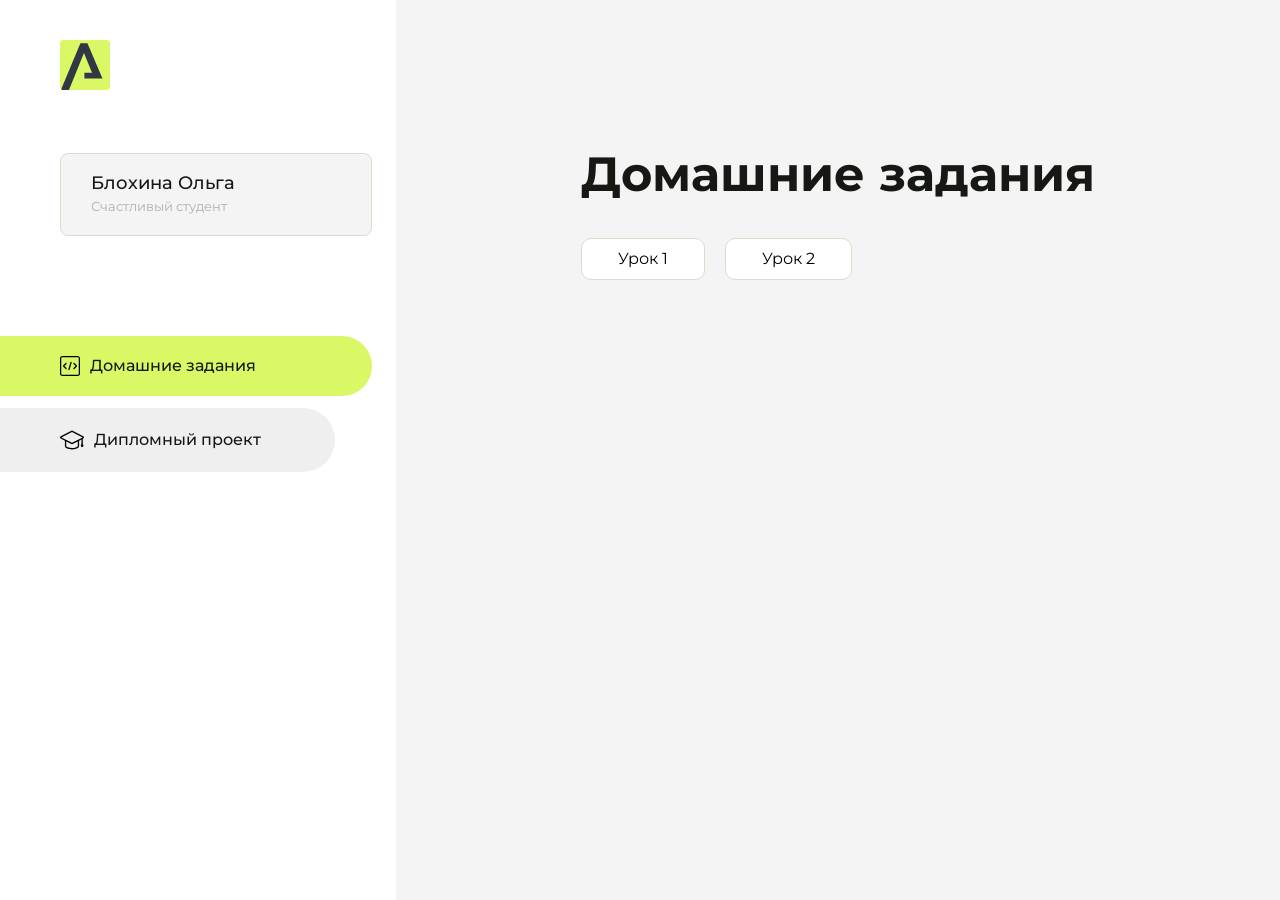
==== index.html @ c195ce5b "Add files via upload" ====
<!doctype html>
<html lang="en">
	<head>
		<meta charset="UTF-8" />
		<meta name="viewport" content="width=device-width, initial-scale=1.0" />
		<title>Домашняя работа</title>
		<link rel="shortcut icon" href="src/logo.ico" type="image/x-icon" />
		<link rel="preconnect" href="https://fonts.googleapis.com" />
		<link rel="preconnect" href="https://fonts.gstatic.com" crossorigin />
		<link
			href="https://fonts.googleapis.com/css2?family=Montserrat:wght@400;500;700&family=Rubik:wght@500&display=swap"
			rel="stylesheet"
		/>
		<link rel="stylesheet" href="src/style.css" />
	</head>
	<body id="body">
		<div class="overlay" id="overlay"></div>
		<div class="layout">
			<div class="burger" id="burger">
				<svg viewBox="0 0 24 24" fill="none" xmlns="http://www.w3.org/2000/svg">
					<g id="SVGRepo_bgCarrier" stroke-width="0"></g>
					<g
						id="SVGRepo_tracerCarrier"
						stroke-linecap="round"
						stroke-linejoin="round"
					></g>
					<g id="SVGRepo_iconCarrier">
						<path
							d="M4 18L20 18"
							stroke="#DAF765"
							stroke-width="2"
							stroke-linecap="round"
						></path>
						<path
							d="M4 12L20 12"
							stroke="#DAF765"
							stroke-width="2"
							stroke-linecap="round"
						></path>
						<path
							d="M4 6L20 6"
							stroke="#DAF765"
							stroke-width="2"
							stroke-linecap="round"
						></path>
					</g>
				</svg>
			</div>
			<aside class="sidebar" id="sidebar">
				<div class="sidebar__inner">
					<div class="logo">
						<svg
							width="50"
							height="50"
							viewBox="0 0 50 50"
							fill="none"
							xmlns="http://www.w3.org/2000/svg"
						>
							<g clip-path="url(#clip0_513_74730)">
								<path
									d="M46.17 -0.257004H3.83C1.57281 -0.257004 -0.257 1.57281 -0.257 3.83V46.17C-0.257 48.4272 1.57281 50.257 3.83 50.257H46.17C48.4272 50.257 50.257 48.4272 50.257 46.17V3.83C50.257 1.57281 48.4272 -0.257004 46.17 -0.257004Z"
									fill="#DAF765"
								/>
								<path
									d="M24.375 38.4H42.461L27.441 3.1585H20.4355C20.4355 3.1585 6.7895 35.881 1.1945 49.294C2.015 50.0275 3.0945 50.257 3.6945 50.257H8.8445L23.954 13.07L32.0465 32.8285H24.375V38.4Z"
									fill="#323843"
								/>
							</g>
							<defs>
								<clipPath id="clip0_513_74730">
									<rect width="50" height="50" fill="white" />
								</clipPath>
							</defs>
						</svg>
					</div>
					<div class="sidebar__user">
						<div class="sidebar__name">Блохина Ольга</div>
						<div class="sidebar__text">Счастливый студент</div>
					</div>
					<div class="sidebar__tabs">
						<div class="sidebar__item">
							<button class="sidebar__button active" id="tasks">
								<svg
									xmlns="http://www.w3.org/2000/svg"
									width="20"
									height="20"
									viewBox="0 0 20 20"
									fill="none"
								>
									<g clip-path="url(#clip0_704_74543)">
										<path
											d="M17.7083 20H2.29167C1.0275 20 0 18.9725 0 17.7083V2.29167C0 1.0275 1.0275 0 2.29167 0H17.7083C18.9725 0 20 1.0275 20 2.29167V17.7083C20 18.9725 18.9725 20 17.7083 20ZM2.29167 1.25C1.7175 1.25 1.25 1.7175 1.25 2.29167V17.7083C1.25 18.2825 1.7175 18.75 2.29167 18.75H17.7083C18.2825 18.75 18.75 18.2825 18.75 17.7083V2.29167C18.75 1.7175 18.2825 1.25 17.7083 1.25H2.29167Z"
											fill="black"
										/>
										<path
											d="M6.04167 13.125C5.88167 13.125 5.72167 13.0642 5.6 12.9417L3.1 10.4417C2.85583 10.1975 2.85583 9.80167 3.1 9.5575L5.6 7.0575C5.84417 6.81333 6.24 6.81333 6.48417 7.0575C6.72833 7.30167 6.72833 7.6975 6.48417 7.94167L4.42583 10L6.48417 12.0583C6.72833 12.3025 6.72833 12.6983 6.48417 12.9425C6.36167 13.0642 6.20167 13.125 6.04167 13.125Z"
											fill="black"
										/>
										<path
											d="M8.95833 14.1667C8.9 14.1667 8.84 14.1583 8.78167 14.1417C8.45083 14.0442 8.26083 13.6967 8.35833 13.3658L10.4417 6.28251C10.5392 5.95084 10.8892 5.76417 11.2175 5.85917C11.5483 5.95667 11.7383 6.30417 11.6408 6.63501L9.5575 13.7183C9.47833 13.9908 9.22833 14.1667 8.95833 14.1667Z"
											fill="black"
										/>
										<path
											d="M13.9583 13.125C13.7983 13.125 13.6383 13.0642 13.5167 12.9417C13.2725 12.6975 13.2725 12.3017 13.5167 12.0575L15.575 9.99916L13.5167 7.94083C13.2725 7.69666 13.2725 7.30083 13.5167 7.05666C13.7608 6.81249 14.1567 6.81249 14.4008 7.05666L16.9008 9.55666C17.145 9.80083 17.145 10.1967 16.9008 10.4408L14.4008 12.9408C14.2783 13.0642 14.1183 13.125 13.9583 13.125Z"
											fill="black"
										/>
									</g>
									<defs>
										<clipPath id="clip0_704_74543">
											<rect width="20" height="20" fill="white" />
										</clipPath>
									</defs>
								</svg>
								<span>Домашние задания</span>
							</button>
						</div>
						<div class="sidebar__item">
							<button class="sidebar__button" id="diplom">
								<svg
									xmlns="http://www.w3.org/2000/svg"
									width="24"
									height="24"
									viewBox="0 0 24 24"
									fill="none"
								>
									<g clip-path="url(#clip0_704_74553)">
										<path
											d="M23.2628 10.5971C23.7176 10.365 24 9.90375 24 9.39337C24 8.883 23.7176 8.42175 23.2628 8.18962L12.6135 2.75362C12.2291 2.55824 11.7705 2.55787 11.3854 2.75399L0.736875 8.19C0.282375 8.42175 0 8.883 0 9.39337C0 9.90375 0.282375 10.365 0.736875 10.5971L4.89038 12.7177V18.2074C4.89038 19.8154 8.412 21.393 12 21.393C15.5884 21.393 19.1096 19.815 19.1096 18.2074V12.7174L21.4609 11.517V15.8017L20.901 17.2305C20.7409 17.6389 20.7934 18.0994 21.0405 18.4616C21.2876 18.8246 21.6979 19.041 22.1366 19.041C22.5754 19.041 22.9852 18.8246 23.2324 18.462C23.4795 18.099 23.532 17.6385 23.3719 17.2301L22.8124 15.8021V10.827L23.2628 10.5971ZM17.7623 18.1721C17.6198 18.6375 15.3491 20.0419 12 20.0419C8.65088 20.0419 6.38025 18.6375 6.2415 18.2074V12.3037L6.23887 12.3019C6.23812 12.057 6.1065 11.8207 5.87325 11.7019L1.3515 9.39337L12 3.95737L22.6489 9.39337L12 14.8294L5.87325 11.7019C5.54063 11.5331 4.6695 11.6674 4.5 12C4.33012 12.3322 4.55813 12.5479 4.89038 12.7177L11.3857 16.0331C11.5781 16.1314 11.7889 16.1805 12 16.1805C12.2107 16.1805 12.4222 16.1314 12.6146 16.0331L17.7593 13.407L17.7623 18.1721Z"
											fill="black"
										/>
									</g>
									<defs>
										<clipPath id="clip0_704_74553">
											<rect width="24" height="24" fill="white" />
										</clipPath>
									</defs>
								</svg>
								<span>Дипломный проект</span>
							</button>
						</div>
					</div>
				</div>
			</aside>
			<div class="content">
				<div class="container">
					<div class="content__block" id="tasksBlock">
						<div class="content__title">Домашние задания</div>
						<ul class="content__list">
							<li class="content__list-item">
								<a href="hello_ar/index.html">Урок 1</a>
							</li>
							<li class="content__list-item">
								<a href="hm_2/index.html">Урок 2</a>
							</li>
						</ul>
					</div>
					<div class="content__block hidden" id="diplomBlock">
						<div class="content__title">Дипломный проект</div>
						<div class="content__list-diplom">
							<a href="ПАПКА-С-НОМЕРОМ-УРОКА">Ссылка на ДЗ</a>
						</div>
						<div class="content__decor">
							<div class="content__decor-text">
								Давай проверим, чему ты научился!
							</div>
							<div class="content__decor-img">
								<img src="src/decor.png" alt="decor" />
							</div>
						</div>
					</div>
				</div>
			</div>
		</div>
		<script src="src/index.js"></script>
	</body>
</html>
---- src/style.css ----
*{padding: 0;margin: 0;border: 0;}
*,*:before,*:after{-webkit-box-sizing: border-box;box-sizing: border-box;}
:focus,:active{outline: none;}
a:focus,a:active{outline: none;}
nav,footer,header,aside{display: block;}
html,body{
    height:100%;width:100%;
    font-size:100%;line-height:1;-ms-text-size-adjust:100%;-moz-text-size-adjust:100%;-webkit-text-size-adjust:100%;}
input,button,textarea{font-family:inherit;}
input::-ms-clear{display: none;}
button{cursor: pointer;}
button::-moz-focus-inner{padding:0;border:0;}
a,a:visited{text-decoration: none;}
a:hover{text-decoration: none;}
ul li{list-style: none;}
img{vertical-align: top;}
h1,h2,h3,h4,h5,h6{font-size:inherit;font-weight: inherit;}
a{color:inherit;}



body {
    font-family: "Montserrat",SansSerif;
    color: black;
}

body.overflow {
    overflow: hidden;
}



.layout {
    display: -webkit-box;
    display: -ms-flexbox;
    display: flex;
    min-height: 100vh;
}

.sidebar {
    padding: 40px 24px 40px 0;
    -ms-flex-negative: 0;
    flex-shrink: 0;
    background-color: white;
}



.content {
    -webkit-box-flex: 1;
    -ms-flex-positive: 1;
    flex-grow: 1;
    background-color: #F4F4F4;
}

.container {
    display: -webkit-box;
    display: -ms-flexbox;
    display: flex;
    -webkit-box-orient: vertical;
    -webkit-box-direction: normal;
    -ms-flex-direction: column;
    flex-direction: column;
    -webkit-box-pack: center;
    -ms-flex-pack: center;
    justify-content: center;
    -webkit-box-align: center;
    -ms-flex-align: center;
    align-items: center;
    padding: 150px 60px 80px 60px;
}


.logo {
    margin-left: 60px;
    margin-bottom: 60px;
}

.sidebar__user {
    background-color: #F4F4F4;
    padding: 20px 30px;
    margin-left: 60px;
    margin-bottom: 100px;
    border-radius: 8px;
    border: 1px solid #DADEC9;
}

.sidebar__name {
    color:#161814;
    font-size: 18px;
    font-weight: 500;
    margin-bottom: 6px;
}

.sidebar__text {
    color: #AFB1A7;
    font-size: 13px;
    font-weight: 400;
    line-height: 130%; /* 16.9px */
}

.sidebar__item {
    width: 372px;
}

.sidebar__button {
    display: -webkit-box;
    display: -ms-flexbox;
    display: flex;
    -webkit-box-align: center;
    -ms-flex-align: center;
    align-items: center;
    gap: 10px;
    padding: 20px 60px;
    margin-bottom: 12px;
    border-radius: 0px 100px 100px 0px;
    -webkit-transition: all .5s;
    -o-transition: all .5s;
    transition: all .5s;
    cursor: pointer;
    width: 90%;
    color:#161814;
    font-size: 16px;
    font-weight: 500;
}

.sidebar__button.active , .sidebar__button:hover {
    width: 100%;
    background-color: #DAF765;
}


.content__title {
    color: #161814;
    font-size: 48px;
    font-weight: 700;
    margin-bottom: 40px;
}

.content__list {
    display: -webkit-box;
    display: -ms-flexbox;
    display: flex;
    -webkit-box-align: center;
    -ms-flex-align: center;
    align-items: center;
    -ms-flex-wrap: wrap;
    flex-wrap: wrap;
    gap: 20px;
}



.content__list-item  {
    cursor: pointer;
    padding: 12px 18px;
    background-color: #fff;
    border-radius: 10px;
    border: 1px solid #DADEC9;
    -webkit-transition: all .3s;
    -o-transition: all .3s;
    transition: all .3s;
}

.content__list-item:hover,.content__list-diplom:hover {
    background-color: #AFB1A7;
}

li a {
    padding: 12px 18px;

}


.content__list-diplom {
    -webkit-transition: all .3s;
    -o-transition: all .3s;
    transition: all .3s;
    display: inline-block;
    padding: 12px 18px;
    background-color: #fff;
    border-radius: 10px;
    border: 1px solid #DADEC9;
}

.content__decor {
    display: -webkit-box;
    display: -ms-flexbox;
    display: flex;
    -webkit-box-align: center;
    -ms-flex-align: center;
    align-items: center;
}

.content__decor-text {
    color:#BEDD44;
    font-size: 36px;
    font-weight: 700;
    line-height: 110%; /* 39.6px */
}

.content__block {
    max-width: 1200px;
}

.content__block.hidden {
    display: none;
}

.content__decor-img img{
    width: 100%;
}

.burger {
    display: none;
    padding: 5px;
    position: fixed;
    top: 3%;
    right: 7%;
    width: 40px;
    height: 40px;
    background-color: #161814;
    border-radius: 50%;
    z-index: 10;
    border: 1px solid #DAF765;
}

@media (max-width: 768px) {
    .burger {
        display: block;
    }

    .sidebar {
        -webkit-transition: all .3s;
        -o-transition: all .3s;
        transition: all .3s;
        -webkit-transform: translateX(-100%);
        -ms-transform: translateX(-100%);
        transform: translateX(-100%);
        position: fixed;
        top: 0;
        left: 0;
        bottom: 0;
        z-index: 5;
    }

    .sidebar.show {
        -webkit-transform: translateX(0%);
        -ms-transform: translateX(0%);
        transform: translateX(0%);
    }

    .overlay {
        opacity: 0;
        pointer-events: none;
        -webkit-transition: all .3s;
        -o-transition: all .3s;
        transition: all .3s;
        position: absolute;
        top: 0;
        right: 0;
        left: 0;
        bottom: 0;
        z-index: 3;
        background-color: #000000e0;
    }

    .overlay.show {
        opacity: 1;
        pointer-events: all;
    }

    .container {
        padding: 40px 20px;
        min-height: 100%;
    }

    .content__decor {
        margin-top: 20px;
        -webkit-box-orient: vertical;
        -webkit-box-direction: normal;
        -ms-flex-direction: column;
        flex-direction: column;
    }
}

@media (max-width: 400px) {
    .sidebar__user {
        margin-left: 0;
    }
}
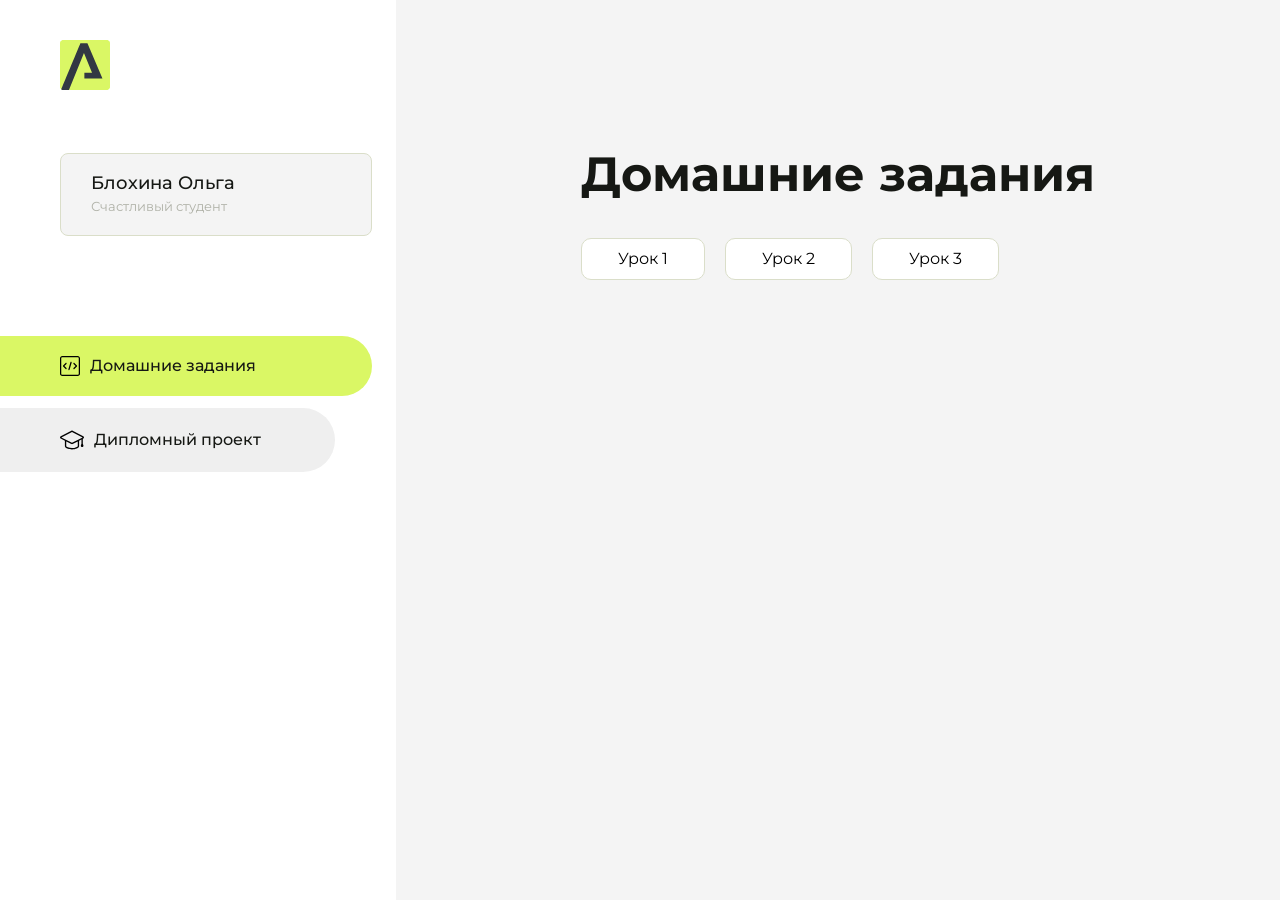
==== commit 7ad3252a: "Update index.html Added a new lesson link for Урок 3." ====
--- a/index.html
+++ b/index.html
@@ -152,6 +152,9 @@
 							<li class="content__list-item">
 								<a href="hm_2/index.html">Урок 2</a>
 							</li>
+							<li class="content__list-item">
+								<a href="hm_3/index.html">Урок 3</a>
+							</li>
 						</ul>
 					</div>
 					<div class="content__block hidden" id="diplomBlock">
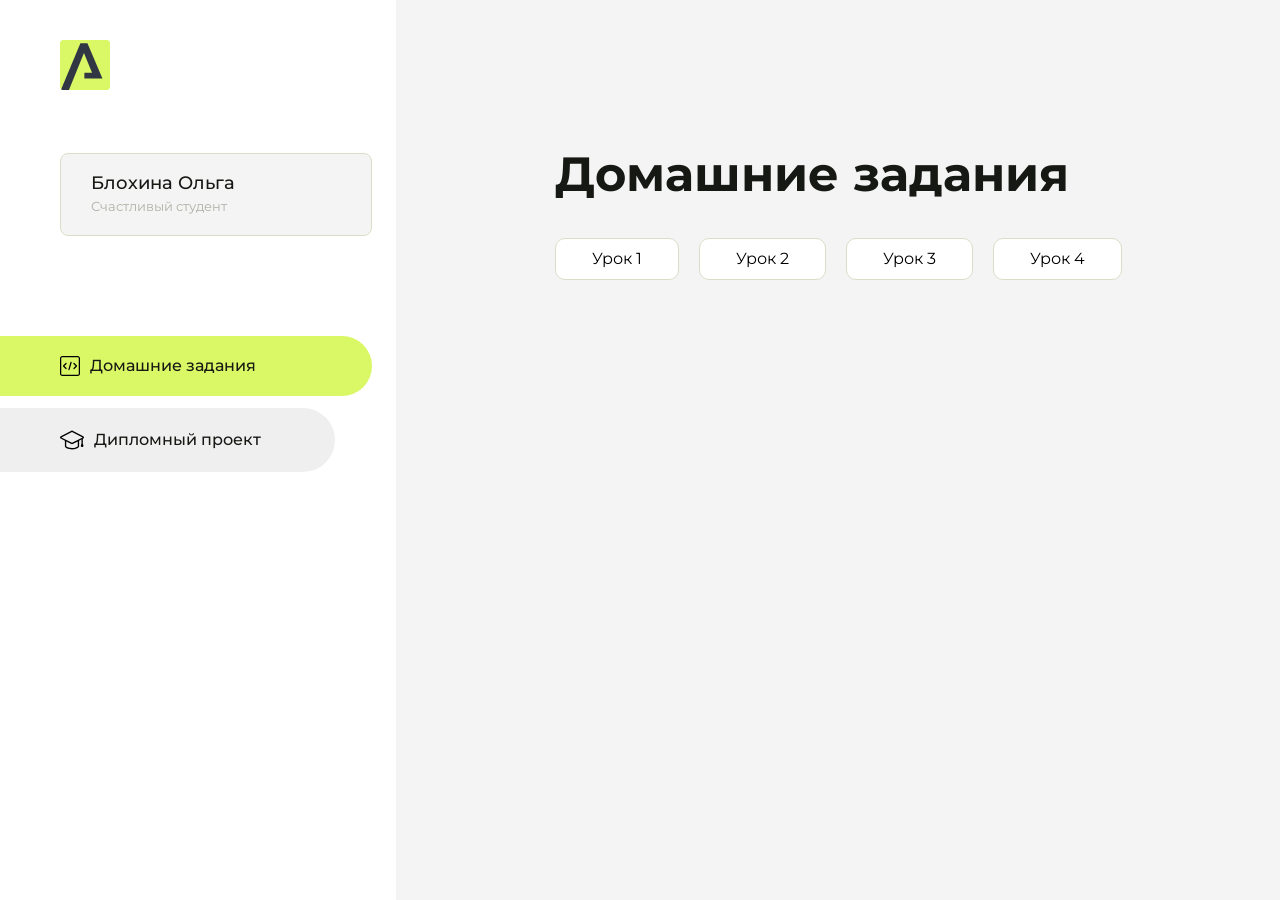
==== commit 806c0b8a: "Update index.html Added a new lesson link for Урок 4 in the tasks section." ====
--- a/index.html
+++ b/index.html
@@ -153,7 +153,10 @@
 								<a href="hm_2/index.html">Урок 2</a>
 							</li>
 							<li class="content__list-item">
-								<a href="hm_3/index.html">Урок 3</a>
+								<a href="hw_3/index.html">Урок 3</a>
+							</li>
+							<li class="content__list-item">
+								<a href="hw_4/index.html">Урок 4</a>
 							</li>
 						</ul>
 					</div>
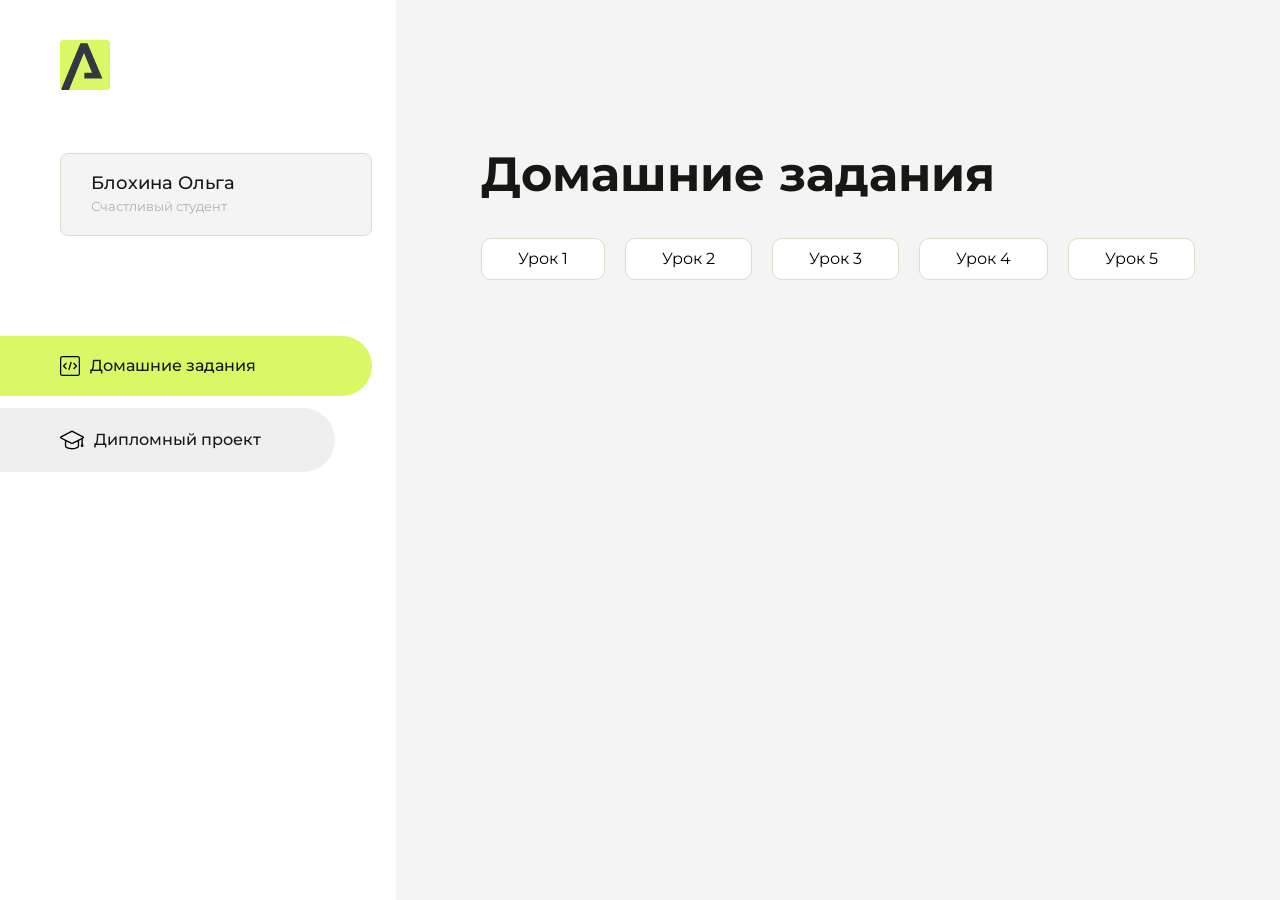
==== commit ff9464e9: "Update index.html Added a new lesson link for Урок 5 and updated the HTML structure." ====
--- a/index.html
+++ b/index.html
@@ -158,6 +158,9 @@
 							<li class="content__list-item">
 								<a href="hw_4/index.html">Урок 4</a>
 							</li>
+							<li class="content__list-item">
+								<a href="fit_studio/article.html">Урок 5</a>
+							</li>
 						</ul>
 					</div>
 					<div class="content__block hidden" id="diplomBlock">
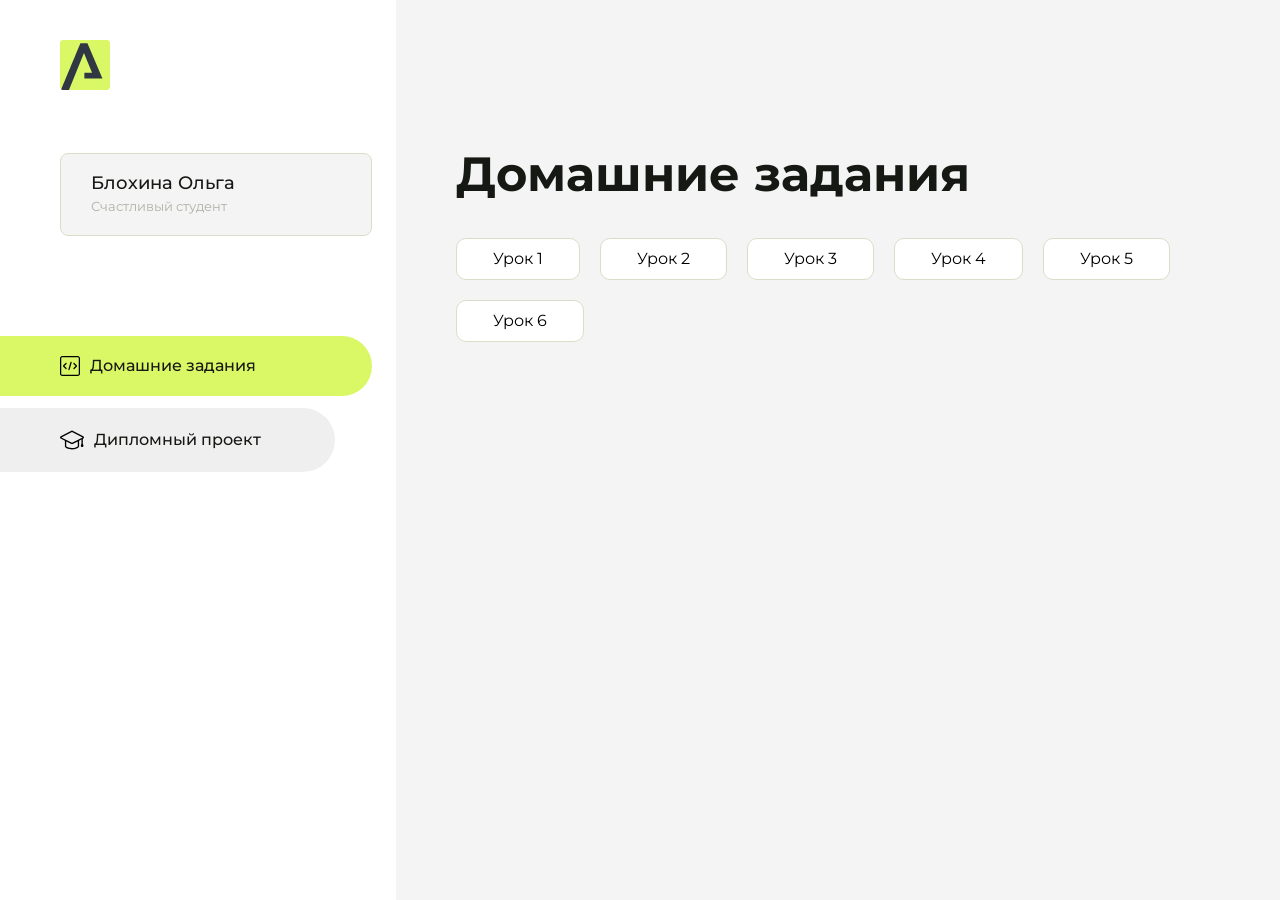
==== commit 4dcbc57b: "Update index.html Added a new lesson link for 'Урок 6' in the tasks section." ====
--- a/index.html
+++ b/index.html
@@ -161,6 +161,9 @@
 							<li class="content__list-item">
 								<a href="fit_studio/article.html">Урок 5</a>
 							</li>
+							<li class="content__list-item">
+								<a href="flex/index.html">Урок 6</a>
+							</li>
 						</ul>
 					</div>
 					<div class="content__block hidden" id="diplomBlock">
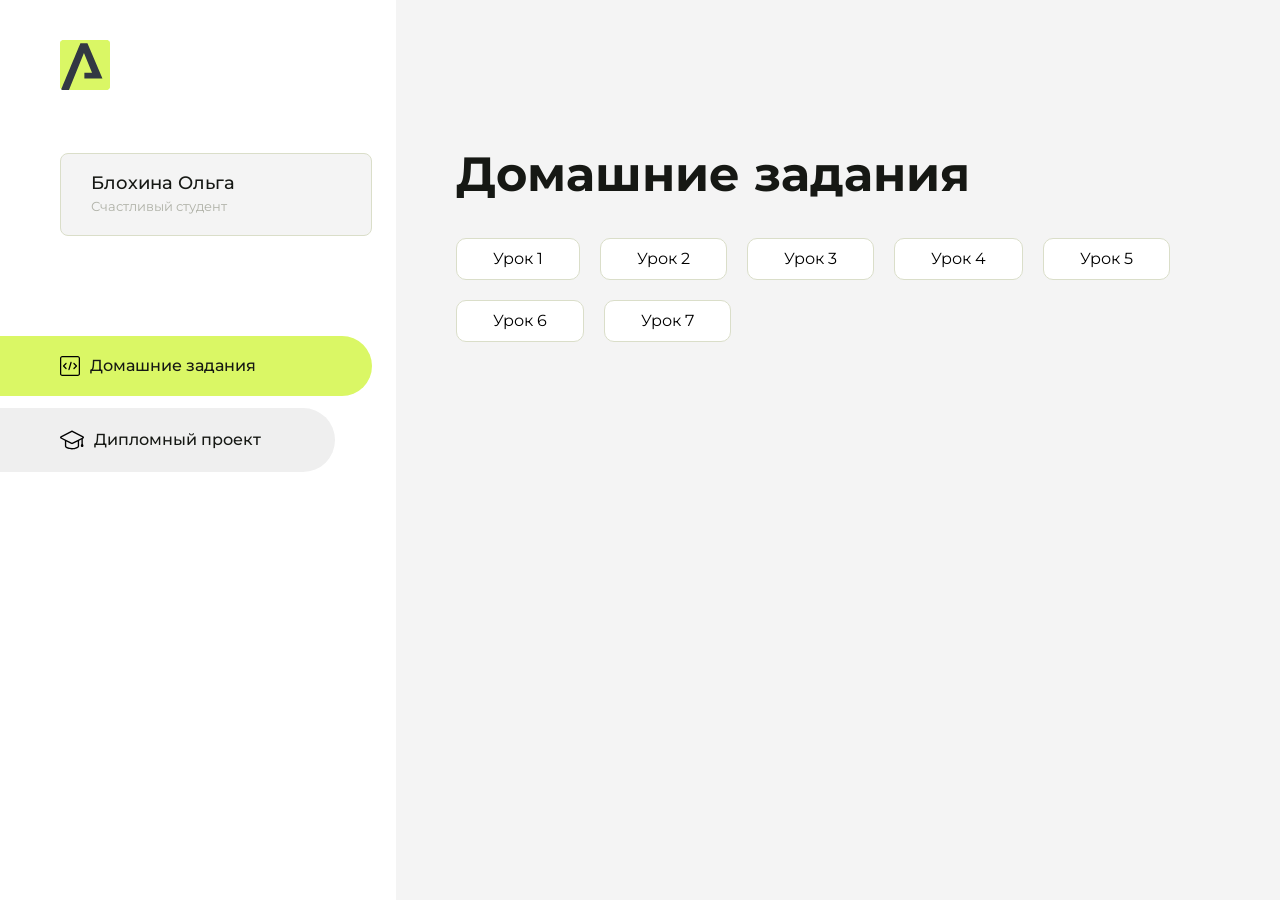
==== commit b6cf74ce: "Update index.html Added a new lesson link for Урок 7 in the tasks list." ====
--- a/index.html
+++ b/index.html
@@ -164,6 +164,9 @@
 							<li class="content__list-item">
 								<a href="flex/index.html">Урок 6</a>
 							</li>
+							<li class="content__list-item">
+								<a href="fit_studio_new/article.html">Урок 7</a>
+							</li>
 						</ul>
 					</div>
 					<div class="content__block hidden" id="diplomBlock">
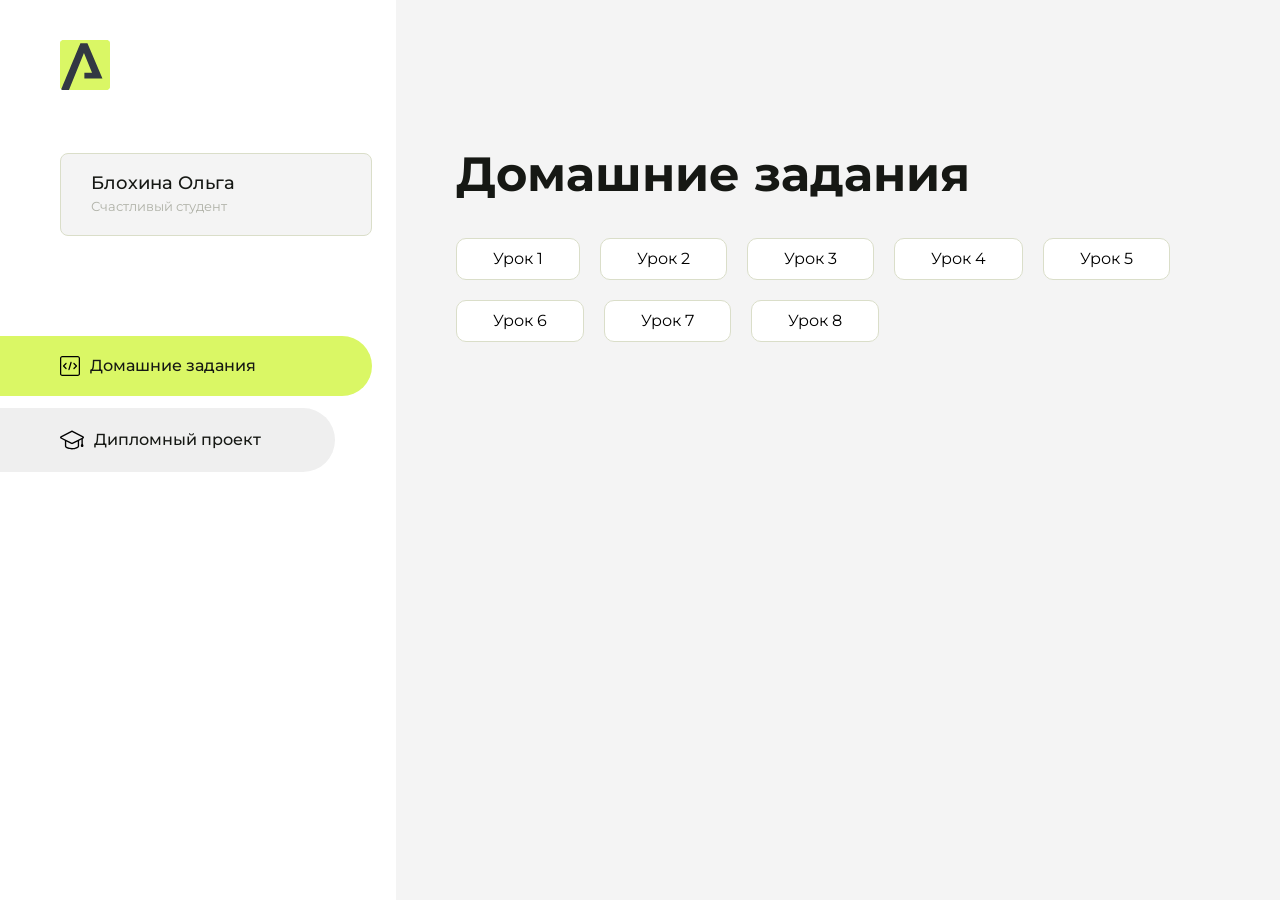
==== commit f8060daa: "Update index.html Added a new lesson link to the homework section." ====
--- a/index.html
+++ b/index.html
@@ -167,6 +167,9 @@
 							<li class="content__list-item">
 								<a href="fit_studio_new/article.html">Урок 7</a>
 							</li>
+							<li class="content__list-item">
+								<a href="new_form/index.html">Урок 8</a>
+							</li>
 						</ul>
 					</div>
 					<div class="content__block hidden" id="diplomBlock">
